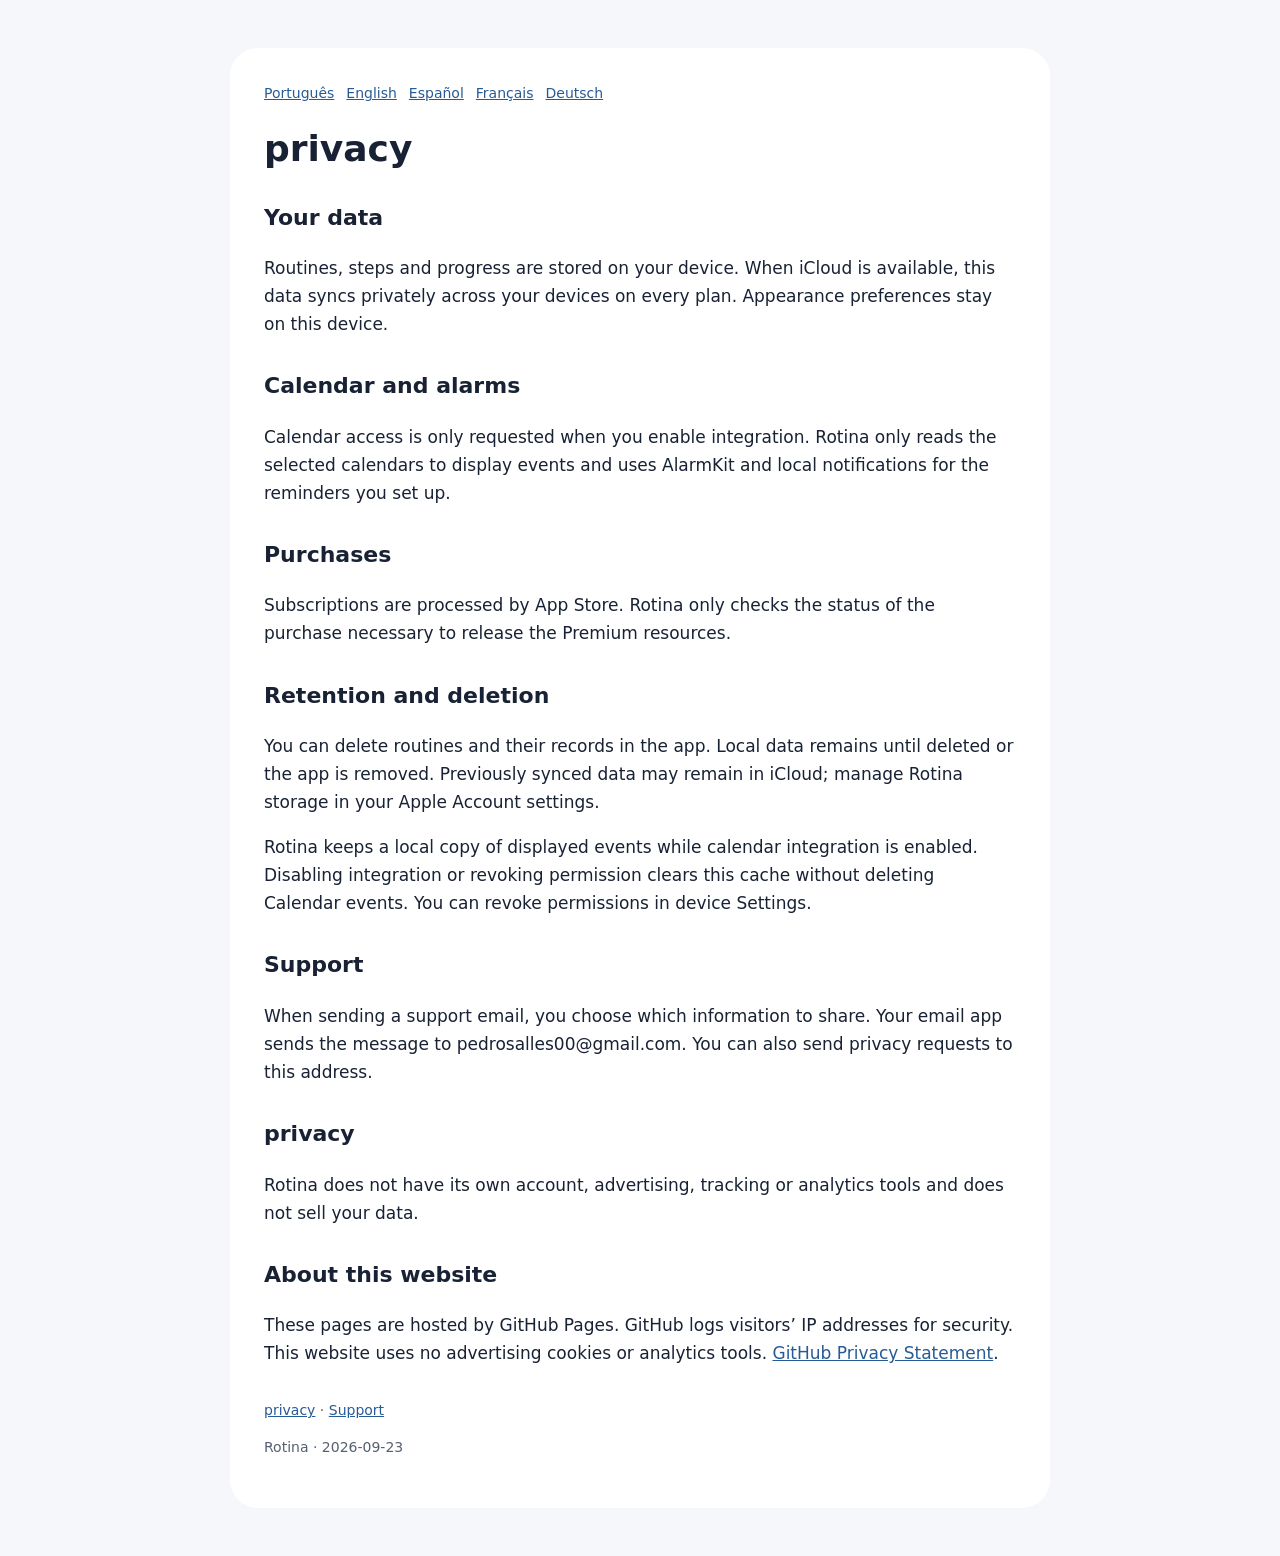
==== privacy-en.html @ a44b9b0a "Publish Rotina support and privacy pages" ====
<!doctype html><html lang="en"><head><meta charset="utf-8"><meta name="viewport" content="width=device-width,initial-scale=1"><title>Rotina · privacy</title><link rel="stylesheet" href="style.css"></head><body><main><nav aria-label="Languages"><a lang="pt-BR" href="privacy-pt-BR.html">Português</a> <a lang="en" href="privacy-en.html">English</a> <a lang="es" href="privacy-es.html">Español</a> <a lang="fr" href="privacy-fr.html">Français</a> <a lang="de" href="privacy-de.html">Deutsch</a></nav><h1>privacy</h1><section><h2>Your data</h2><p>Routines, steps and progress are stored on your device. When iCloud is available, this data syncs privately across your devices on every plan. Appearance preferences stay on this device.</p></section><section><h2>Calendar and alarms</h2><p>Calendar access is only requested when you enable integration. Rotina only reads the selected calendars to display events and uses AlarmKit and local notifications for the reminders you set up.</p></section><section><h2>Purchases</h2><p>Subscriptions are processed by App Store. Rotina only checks the status of the purchase necessary to release the Premium resources.</p></section><section><h2>Retention and deletion</h2><p>You can delete routines and their records in the app. Local data remains until deleted or the app is removed. Previously synced data may remain in iCloud; manage Rotina storage in your Apple Account settings.</p><p>Rotina keeps a local copy of displayed events while calendar integration is enabled. Disabling integration or revoking permission clears this cache without deleting Calendar events. You can revoke permissions in device Settings.</p></section><section><h2>Support</h2><p>When sending a support email, you choose which information to share. Your email app sends the message to pedrosalles00@gmail.com. You can also send privacy requests to this address.</p></section><section><h2>privacy</h2><p>Rotina does not have its own account, advertising, tracking or analytics tools and does not sell your data.</p></section><section><h2>About this website</h2><p>These pages are hosted by GitHub Pages. GitHub logs visitors’ IP addresses for security. This website uses no advertising cookies or analytics tools. <a href="https://docs.github.com/en/site-policy/privacy-policies/github-general-privacy-statement">GitHub Privacy Statement</a>.</p></section><footer><a href="privacy-en.html">privacy</a> · <a href="support-en.html">Support</a><p>Rotina · 2026-09-23</p></footer></main></body></html>
---- style.css ----
*{box-sizing:border-box}body{margin:0;background:#f5f7fa;color:#182234;font:17px/1.65 system-ui,sans-serif}main{max-width:820px;margin:48px auto;padding:34px;background:#fff;border-radius:28px}nav{display:flex;flex-wrap:wrap;gap:12px;font-size:14px}a{color:#275b95}h1{font-size:36px;line-height:1.12}h2{font-size:22px;margin-top:30px}footer{margin-top:32px;color:#556070;font-size:14px}@media(max-width:600px){main{margin:12px;padding:24px}h1{font-size:30px}}@media(prefers-color-scheme:dark){body{background:#111722;color:#e9eef6}main{background:#1b2534}a{color:#9fcbff}footer{color:#b9c3d2}}
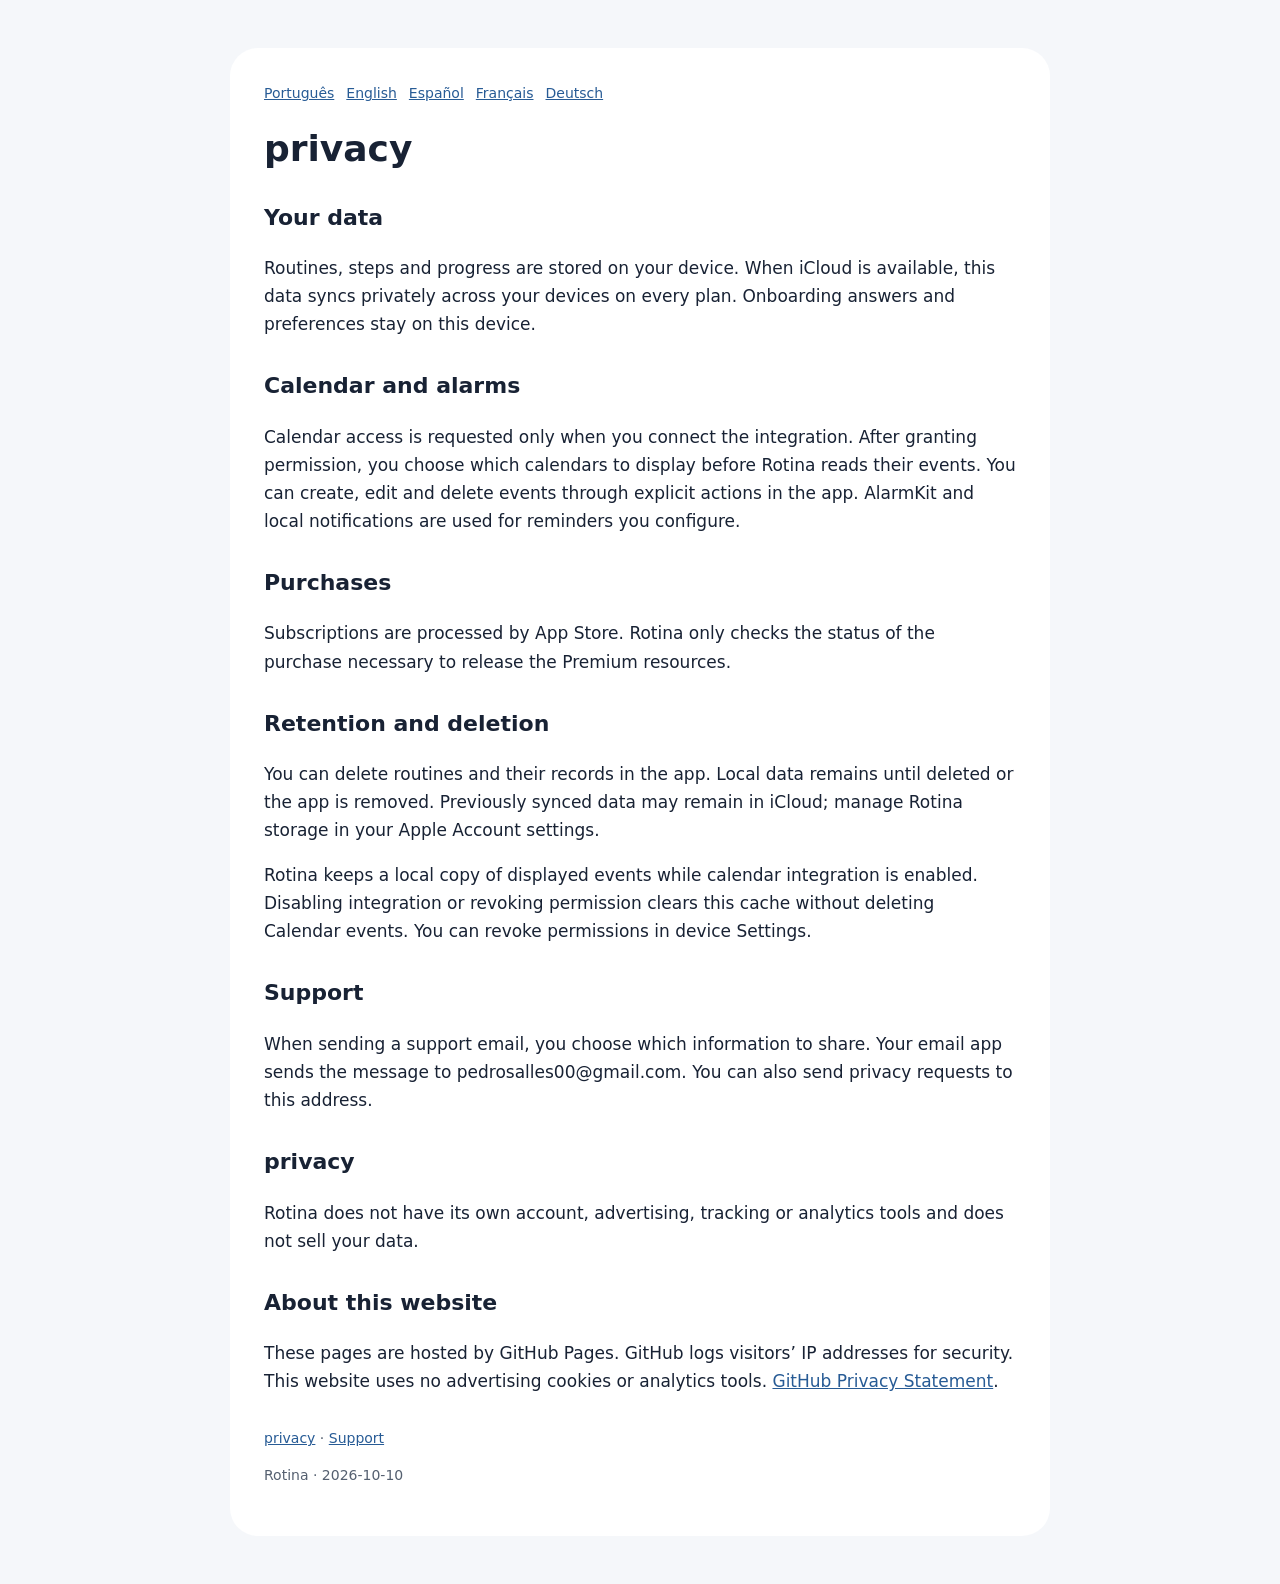
==== commit a89ee042: "Clarify calendar actions and local onboarding data in privacy policies" ====
--- a/privacy-en.html
+++ b/privacy-en.html
@@ -1 +1 @@
-<!doctype html><html lang="en"><head><meta charset="utf-8"><meta name="viewport" content="width=device-width,initial-scale=1"><title>Rotina · privacy</title><link rel="stylesheet" href="style.css"></head><body><main><nav aria-label="Languages"><a lang="pt-BR" href="privacy-pt-BR.html">Português</a> <a lang="en" href="privacy-en.html">English</a> <a lang="es" href="privacy-es.html">Español</a> <a lang="fr" href="privacy-fr.html">Français</a> <a lang="de" href="privacy-de.html">Deutsch</a></nav><h1>privacy</h1><section><h2>Your data</h2><p>Routines, steps and progress are stored on your device. When iCloud is available, this data syncs privately across your devices on every plan. Appearance preferences stay on this device.</p></section><section><h2>Calendar and alarms</h2><p>Calendar access is only requested when you enable integration. Rotina only reads the selected calendars to display events and uses AlarmKit and local notifications for the reminders you set up.</p></section><section><h2>Purchases</h2><p>Subscriptions are processed by App Store. Rotina only checks the status of the purchase necessary to release the Premium resources.</p></section><section><h2>Retention and deletion</h2><p>You can delete routines and their records in the app. Local data remains until deleted or the app is removed. Previously synced data may remain in iCloud; manage Rotina storage in your Apple Account settings.</p><p>Rotina keeps a local copy of displayed events while calendar integration is enabled. Disabling integration or revoking permission clears this cache without deleting Calendar events. You can revoke permissions in device Settings.</p></section><section><h2>Support</h2><p>When sending a support email, you choose which information to share. Your email app sends the message to pedrosalles00@gmail.com. You can also send privacy requests to this address.</p></section><section><h2>privacy</h2><p>Rotina does not have its own account, advertising, tracking or analytics tools and does not sell your data.</p></section><section><h2>About this website</h2><p>These pages are hosted by GitHub Pages. GitHub logs visitors’ IP addresses for security. This website uses no advertising cookies or analytics tools. <a href="https://docs.github.com/en/site-policy/privacy-policies/github-general-privacy-statement">GitHub Privacy Statement</a>.</p></section><footer><a href="privacy-en.html">privacy</a> · <a href="support-en.html">Support</a><p>Rotina · 2026-09-23</p></footer></main></body></html>+<!doctype html><html lang="en"><head><meta charset="utf-8"><meta name="viewport" content="width=device-width,initial-scale=1"><title>Rotina · privacy</title><link rel="stylesheet" href="style.css"></head><body><main><nav aria-label="Languages"><a lang="pt-BR" href="privacy-pt-BR.html">Português</a> <a lang="en" href="privacy-en.html">English</a> <a lang="es" href="privacy-es.html">Español</a> <a lang="fr" href="privacy-fr.html">Français</a> <a lang="de" href="privacy-de.html">Deutsch</a></nav><h1>privacy</h1><section><h2>Your data</h2><p>Routines, steps and progress are stored on your device. When iCloud is available, this data syncs privately across your devices on every plan. Onboarding answers and preferences stay on this device.</p></section><section><h2>Calendar and alarms</h2><p>Calendar access is requested only when you connect the integration. After granting permission, you choose which calendars to display before Rotina reads their events. You can create, edit and delete events through explicit actions in the app. AlarmKit and local notifications are used for reminders you configure.</p></section><section><h2>Purchases</h2><p>Subscriptions are processed by App Store. Rotina only checks the status of the purchase necessary to release the Premium resources.</p></section><section><h2>Retention and deletion</h2><p>You can delete routines and their records in the app. Local data remains until deleted or the app is removed. Previously synced data may remain in iCloud; manage Rotina storage in your Apple Account settings.</p><p>Rotina keeps a local copy of displayed events while calendar integration is enabled. Disabling integration or revoking permission clears this cache without deleting Calendar events. You can revoke permissions in device Settings.</p></section><section><h2>Support</h2><p>When sending a support email, you choose which information to share. Your email app sends the message to pedrosalles00@gmail.com. You can also send privacy requests to this address.</p></section><section><h2>privacy</h2><p>Rotina does not have its own account, advertising, tracking or analytics tools and does not sell your data.</p></section><section><h2>About this website</h2><p>These pages are hosted by GitHub Pages. GitHub logs visitors’ IP addresses for security. This website uses no advertising cookies or analytics tools. <a href="https://docs.github.com/en/site-policy/privacy-policies/github-general-privacy-statement">GitHub Privacy Statement</a>.</p></section><footer><a href="privacy-en.html">privacy</a> · <a href="support-en.html">Support</a><p>Rotina · 2026-10-10</p></footer></main></body></html>
